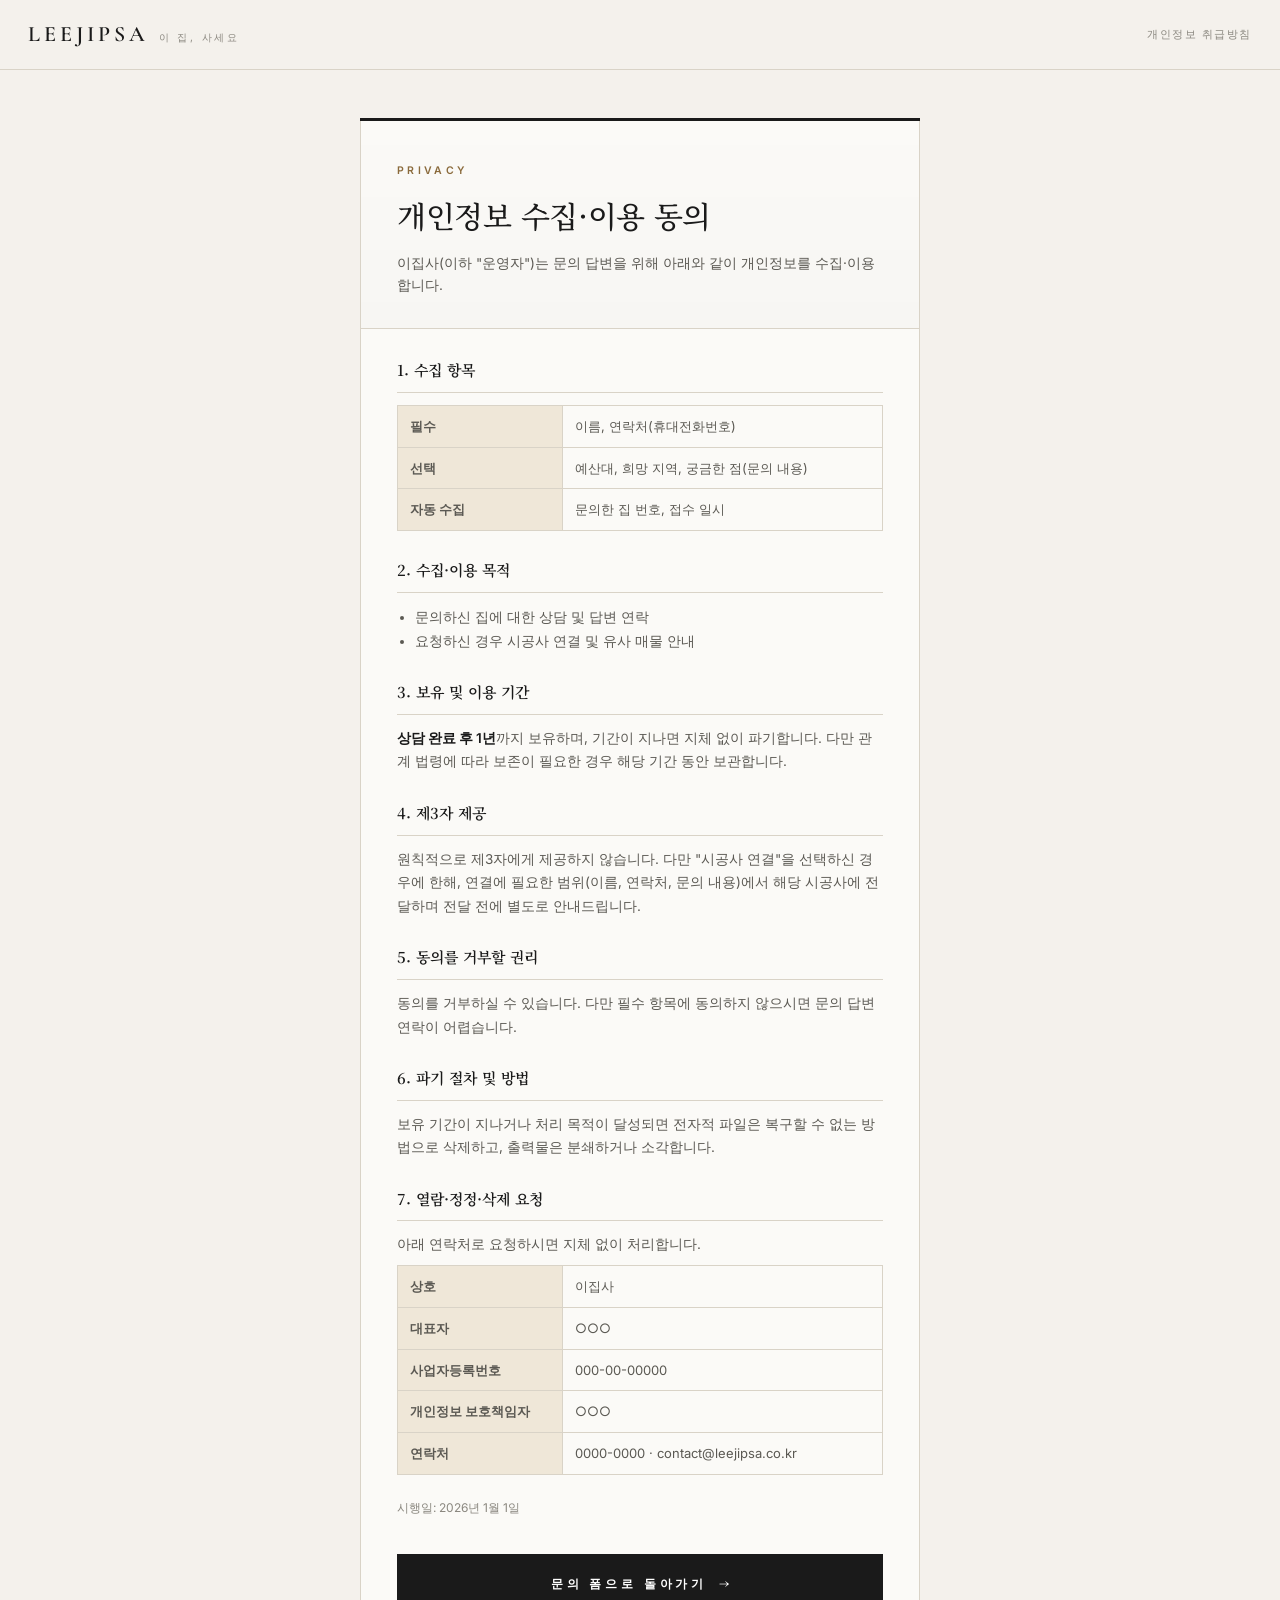
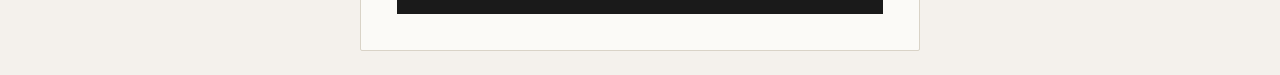
==== privacy.html @ 5f7129cc "문의 폼 전환율·신뢰·법적 항목 보완 - 집 번호를 사용자 입력에서 읽기 전용 표시로 변경. houses.js 카탈로그를   추가해 "034번 · 김포 32평 모듈러" 형태로 보여" ====
<!DOCTYPE html>
<html lang="ko">
<head>
<meta charset="UTF-8" />
<meta name="viewport" content="width=device-width, initial-scale=1.0" />
<title>이집사 — 개인정보 수집·이용 동의 / 취급방침</title>
<link rel="preconnect" href="https://fonts.googleapis.com" />
<link rel="preconnect" href="https://fonts.gstatic.com" crossorigin />
<link href="https://fonts.googleapis.com/css2?family=Cormorant+Garamond:wght@400;500;600&family=Inter:wght@400;500;600;700&family=Noto+Serif+KR:wght@400;500;600&display=swap" rel="stylesheet" />
<link rel="stylesheet" href="styles.css" />
</head>
<body>
  <nav class="topbar">
    <div class="brand">
      <span class="brand-mark">LEEJIPSA</span>
      <span class="brand-sub">이 집, 사세요</span>
    </div>
    <span class="topbar-tag">개인정보 취급방침</span>
  </nav>

  <main class="page">
    <article class="card doc">
      <header class="card-header">
        <div class="eyebrow">PRIVACY</div>
        <h1>개인정보 수집·이용 동의</h1>
        <p>이집사(이하 "운영자")는 문의 답변을 위해 아래와 같이 개인정보를 수집·이용합니다.</p>
      </header>

      <section class="section">
        <h2 class="doc-title">1. 수집 항목</h2>
        <table class="doc-table">
          <tbody>
            <tr><th>필수</th><td>이름, 연락처(휴대전화번호)</td></tr>
            <tr><th>선택</th><td>예산대, 희망 지역, 궁금한 점(문의 내용)</td></tr>
            <tr><th>자동 수집</th><td>문의한 집 번호, 접수 일시</td></tr>
          </tbody>
        </table>

        <h2 class="doc-title">2. 수집·이용 목적</h2>
        <ul class="doc-list">
          <li>문의하신 집에 대한 상담 및 답변 연락</li>
          <li>요청하신 경우 시공사 연결 및 유사 매물 안내</li>
        </ul>

        <h2 class="doc-title">3. 보유 및 이용 기간</h2>
        <p class="doc-p">
          <strong>상담 완료 후 1년</strong>까지 보유하며, 기간이 지나면 지체 없이 파기합니다.
          다만 관계 법령에 따라 보존이 필요한 경우 해당 기간 동안 보관합니다.
        </p>

        <h2 class="doc-title">4. 제3자 제공</h2>
        <p class="doc-p">
          원칙적으로 제3자에게 제공하지 않습니다. 다만 "시공사 연결"을 선택하신 경우에 한해,
          연결에 필요한 범위(이름, 연락처, 문의 내용)에서 해당 시공사에 전달하며
          전달 전에 별도로 안내드립니다.
        </p>

        <h2 class="doc-title">5. 동의를 거부할 권리</h2>
        <p class="doc-p">
          동의를 거부하실 수 있습니다. 다만 필수 항목에 동의하지 않으시면
          문의 답변 연락이 어렵습니다.
        </p>

        <h2 class="doc-title">6. 파기 절차 및 방법</h2>
        <p class="doc-p">
          보유 기간이 지나거나 처리 목적이 달성되면 전자적 파일은 복구할 수 없는 방법으로
          삭제하고, 출력물은 분쇄하거나 소각합니다.
        </p>

        <h2 class="doc-title">7. 열람·정정·삭제 요청</h2>
        <p class="doc-p">
          아래 연락처로 요청하시면 지체 없이 처리합니다.
        </p>

        <!-- TODO: 실제 상호 / 대표자 / 사업자번호 / 연락처로 교체 -->
        <table class="doc-table">
          <tbody>
            <tr><th>상호</th><td>이집사</td></tr>
            <tr><th>대표자</th><td>○○○</td></tr>
            <tr><th>사업자등록번호</th><td>000-00-00000</td></tr>
            <tr><th>개인정보 보호책임자</th><td>○○○</td></tr>
            <tr><th>연락처</th><td>0000-0000 · contact@leejipsa.co.kr</td></tr>
          </tbody>
        </table>

        <p class="doc-p muted">시행일: 2026년 1월 1일</p>
      </section>

      <a class="submit done-link" href="index.html">
        <span>문의 폼으로 돌아가기</span>
        <span class="arrow" aria-hidden="true">→</span>
      </a>
    </article>
  </main>
</body>
</html>
---- styles.css ----
:root {
  --bg: #f4f1ec;
  --paper: #fbfaf7;
  --ink: #1a1a1a;
  --ink-soft: #5b5953;
  --ink-mute: #8a877f;
  --line: #d9d3c7;
  --line-strong: #1a1a1a;
  --input-bg: #ffffff;
  --accent: #8a6a3b;
  --accent-soft: #efe7d8;

  --serif-ko: "Noto Serif KR", "Apple SD Gothic Neo", serif;
  --serif-en: "Cormorant Garamond", "Noto Serif KR", serif;
  --sans: "Inter", -apple-system, BlinkMacSystemFont, "Apple SD Gothic Neo",
          "Noto Sans KR", "Segoe UI", Roboto, sans-serif;

  --radius: 2px;
}

* { box-sizing: border-box; }

[hidden] { display: none !important; }

html, body {
  margin: 0;
  padding: 0;
  background: var(--bg);
  color: var(--ink);
  font-family: var(--sans);
  font-size: 15px;
  line-height: 1.5;
  -webkit-font-smoothing: antialiased;
}

/* Top bar */
.topbar {
  display: flex;
  align-items: center;
  justify-content: space-between;
  padding: 18px 28px;
  border-bottom: 1px solid var(--line);
  background: var(--bg);
}

.brand {
  display: flex;
  align-items: baseline;
  gap: 10px;
}

.brand-mark {
  font-family: var(--serif-en);
  font-size: 22px;
  font-weight: 600;
  letter-spacing: 0.18em;
  color: var(--ink);
}

.brand-sub {
  font-size: 10px;
  letter-spacing: 0.28em;
  color: var(--ink-mute);
  text-transform: uppercase;
}

.topbar-tag {
  font-size: 11px;
  letter-spacing: 0.14em;
  color: var(--ink-mute);
  text-transform: uppercase;
  white-space: nowrap;
}

/* Page */
.page {
  min-height: calc(100vh - 60px);
  display: flex;
  flex-direction: column;
  align-items: center;
  padding: 48px 20px 24px;
}

/* Card */
.card {
  width: 100%;
  max-width: 560px;
  background: var(--paper);
  border: 1px solid var(--line);
  border-radius: var(--radius);
  position: relative;
}

.card::before {
  content: "";
  position: absolute;
  top: -1px; left: -1px; right: -1px;
  height: 3px;
  background: var(--ink);
}

.card-header {
  padding: 44px 36px 32px;
  border-bottom: 1px solid var(--line);
  background:
    linear-gradient(180deg, rgba(0,0,0,0) 0%, rgba(0,0,0,0.015) 100%),
    var(--paper);
}

.eyebrow {
  font-size: 10.5px;
  letter-spacing: 0.32em;
  color: var(--accent);
  text-transform: uppercase;
  margin-bottom: 14px;
  font-weight: 600;
}

.card-header h1 {
  font-family: var(--serif-ko);
  font-weight: 500;
  font-size: 30px;
  margin: 0 0 14px;
  letter-spacing: -0.01em;
  color: var(--ink);
}

.card-header p {
  margin: 0;
  font-size: 13.5px;
  color: var(--ink-soft);
  line-height: 1.65;
}

/* Section */
.section {
  padding: 30px 36px 14px;
  border-top: 1px solid var(--line);
}

.section:first-of-type {
  border-top: none;
  padding-top: 30px;
}

/* Field */
.field {
  margin-bottom: 20px;
}

.field > label {
  display: flex;
  align-items: center;
  gap: 8px;
  font-size: 11px;
  font-weight: 600;
  letter-spacing: 0.18em;
  text-transform: uppercase;
  margin-bottom: 8px;
  color: var(--ink-soft);
}

input[type="text"],
input[type="tel"],
select,
textarea {
  width: 100%;
  padding: 12px 0;
  background: transparent;
  border: none;
  border-bottom: 1px solid var(--line);
  border-radius: 0;
  font-size: 15px;
  color: var(--ink);
  font-family: inherit;
  outline: none;
  transition: border-color 0.2s;
}

input::placeholder,
textarea::placeholder {
  color: var(--ink-mute);
  font-weight: 400;
}

input:focus,
select:focus,
textarea:focus {
  border-bottom-color: var(--ink);
}

select {
  appearance: none;
  -webkit-appearance: none;
  background-image: url("data:image/svg+xml;utf8,<svg xmlns='http://www.w3.org/2000/svg' width='10' height='6' viewBox='0 0 10 6'><path fill='none' stroke='%231a1a1a' stroke-width='1.2' d='M1 1l4 4 4-4'/></svg>");
  background-repeat: no-repeat;
  background-position: right 2px center;
  padding-right: 24px;
  cursor: pointer;
}

.row.two {
  display: grid;
  grid-template-columns: 1fr 1fr;
  gap: 22px;
}

.hint {
  margin: 8px 0 0;
  font-size: 11.5px;
  color: var(--ink-mute);
  letter-spacing: 0.01em;
}

.badge {
  display: inline-block;
  padding: 2px 8px;
  font-size: 9.5px;
  font-weight: 600;
  letter-spacing: 0.18em;
  color: var(--ink-soft);
  background: transparent;
  border: 1px solid var(--line);
  border-radius: 0;
  text-transform: uppercase;
}

.badge-soft {
  color: var(--accent);
  border-color: var(--accent);
  background: var(--accent-soft);
}

textarea {
  resize: vertical;
  min-height: 96px;
  border: 1px solid var(--line);
  padding: 12px 14px;
  background: var(--input-bg);
}

textarea:focus { border-color: var(--ink); }

/* 문의 대상 집 */
.house {
  padding: 22px 36px;
  border-top: 1px solid var(--line);
  background: var(--accent-soft);
}

.house-label {
  font-size: 10.5px;
  font-weight: 600;
  letter-spacing: 0.22em;
  text-transform: uppercase;
  color: var(--accent);
  margin-bottom: 10px;
}

.house-value {
  font-family: var(--serif-ko);
  font-size: 19px;
  font-weight: 600;
  color: var(--ink);
  line-height: 1.4;
}

/* 선택지 */
.choices {
  display: grid;
  gap: 10px;
}

.choice {
  display: flex;
  align-items: flex-start;
  gap: 12px;
  padding: 14px 16px;
  border: 1px solid var(--line);
  background: var(--input-bg);
  cursor: pointer;
  transition: border-color 0.15s, background 0.15s;
}

.choice input[type="checkbox"],
.choice input[type="checkbox"],
.choice input[type="radio"] {
  margin: 2px 0 0;
  width: 16px;
  height: 16px;
  accent-color: var(--ink);
  flex: none;
}

.choice-body {
  display: flex;
  flex-direction: column;
  gap: 3px;
}

.choice-title {
  font-size: 14.5px;
  font-weight: 600;
  color: var(--ink);
}

.choice-desc {
  font-size: 12px;
  color: var(--ink-mute);
  line-height: 1.5;
}

.choice:hover { border-color: var(--ink-soft); }

.choice.is-selected,
.choice:has(input:checked) {
  border-color: var(--ink);
  background: var(--paper);
}

/* 포지션 안내 */
.disclosure {
  margin: 0 36px;
  padding: 16px 0 30px;
  border-top: 1px solid var(--line);
  font-size: 12px;
  line-height: 1.7;
  color: var(--ink-mute);
  text-align: center;
}

.disclosure strong {
  color: var(--ink-soft);
  font-weight: 600;
}

/* Consent */
.agree {
  padding: 22px 36px 6px;
  border-top: 1px solid var(--line);
}

.agree label {
  display: flex;
  align-items: center;
  gap: 10px;
  font-size: 13px;
  color: var(--ink-soft);
  cursor: pointer;
}

.agree input[type="checkbox"] {
  width: 16px;
  height: 16px;
  accent-color: var(--ink);
  border-radius: 0;
}

.agree {
  display: flex;
  align-items: center;
  justify-content: space-between;
  gap: 14px;
}

.agree-link {
  flex: none;
  font-size: 12px;
  color: var(--accent);
  text-decoration: underline;
  text-underline-offset: 3px;
  white-space: nowrap;
}

/* Submit */
.submit {
  display: flex;
  align-items: center;
  justify-content: center;
  gap: 12px;
  width: calc(100% - 72px);
  margin: 22px 36px 20px;
  padding: 18px 20px;
  background: var(--ink);
  color: #fff;
  font-size: 12px;
  font-weight: 600;
  letter-spacing: 0.32em;
  text-transform: uppercase;
  border: none;
  border-radius: 0;
  cursor: pointer;
  transition: background 0.2s, letter-spacing 0.25s;
  font-family: var(--sans);
}

.submit:hover {
  background: var(--accent);
  letter-spacing: 0.36em;
}

.submit:active { transform: translateY(1px); }

.submit .arrow {
  font-family: var(--serif-en);
  font-size: 16px;
  letter-spacing: 0;
  transform: translateY(-1px);
}

.promise {
  margin: 0;
  padding: 0 36px 20px;
  font-size: 12.5px;
  color: var(--ink-soft);
  text-align: center;
}

.promise strong { color: var(--ink); font-weight: 600; }

/* 완료 화면 */
.done {
  padding: 52px 36px 40px;
  text-align: center;
}

.done-mark {
  width: 46px;
  height: 46px;
  margin: 0 auto 20px;
  border: 1px solid var(--ink);
  display: flex;
  align-items: center;
  justify-content: center;
  font-size: 20px;
  color: var(--ink);
}

.done h2 {
  font-family: var(--serif-ko);
  font-size: 24px;
  font-weight: 500;
  margin: 0 0 10px;
}

.done-desc {
  margin: 0 0 26px;
  font-size: 13.5px;
  color: var(--ink-soft);
}

.receipt {
  display: inline-flex;
  align-items: center;
  gap: 14px;
  padding: 14px 22px;
  border: 1px solid var(--line);
  background: var(--accent-soft);
}

.receipt-label {
  font-size: 10.5px;
  font-weight: 600;
  letter-spacing: 0.2em;
  text-transform: uppercase;
  color: var(--accent);
}

.receipt-no {
  font-family: var(--sans);
  font-size: 17px;
  font-weight: 700;
  letter-spacing: 0.06em;
  color: var(--ink);
}

.done-house {
  margin: 16px 0 0;
  font-size: 12.5px;
  color: var(--ink-mute);
}

.done-link {
  width: 100%;
  margin: 30px 0 0;
  text-decoration: none;
}

/* 약관 문서 */
.doc .section { padding-bottom: 28px; }

.doc-title {
  font-family: var(--serif-ko);
  font-size: 15px;
  font-weight: 600;
  margin: 28px 0 12px;
  padding-bottom: 10px;
  border-bottom: 1px solid var(--line);
}

.doc-title:first-child { margin-top: 0; }

.doc-p {
  margin: 0 0 8px;
  font-size: 13.5px;
  line-height: 1.75;
  color: var(--ink-soft);
}

.doc-p.muted { color: var(--ink-mute); font-size: 12px; margin-top: 22px; }
.doc-p strong { color: var(--ink); font-weight: 600; }

.doc-list {
  margin: 0;
  padding-left: 18px;
  font-size: 13.5px;
  line-height: 1.8;
  color: var(--ink-soft);
}

.doc-table {
  width: 100%;
  border-collapse: collapse;
  font-size: 13px;
}

.doc-table th,
.doc-table td {
  padding: 10px 12px;
  border: 1px solid var(--line);
  text-align: left;
  vertical-align: top;
  line-height: 1.6;
}

.doc-table th {
  width: 34%;
  background: var(--accent-soft);
  font-weight: 600;
  color: var(--ink-soft);
  white-space: nowrap;
}

.doc-table td { color: var(--ink-soft); }

.doc .done-link { margin: 0 36px 36px; width: calc(100% - 72px); }

/* Footer */
.page-foot {
  width: 100%;
  max-width: 560px;
  margin-top: 32px;
  padding: 16px 4px;
  border-top: 1px solid var(--line);
}

.foot-row {
  display: flex;
  justify-content: space-between;
  gap: 12px;
  font-size: 11px;
  letter-spacing: 0.12em;
  color: var(--ink-soft);
  text-transform: uppercase;
  padding: 4px 0;
}

.foot-row.muted { color: var(--ink-mute); }

.foot-row a {
  color: var(--ink-soft);
  text-decoration: underline;
  text-underline-offset: 3px;
}

@media (max-width: 520px) {
  .topbar {
    padding: 14px 18px;
    flex-direction: column;
    align-items: flex-start;
    gap: 6px;
  }
  .topbar-tag { font-size: 10px; letter-spacing: 0.1em; }
  .page { padding: 28px 14px 18px; }
  .card-header { padding: 32px 22px 24px; }
  .card-header h1 { font-size: 24px; }
  .section { padding: 24px 22px 8px; }
  .house { padding: 18px 22px; }
  .house-code { font-size: 26px; }
  .disclosure { margin: 0 22px; padding: 14px 0 24px; }
  .promise { padding: 0 22px 16px; }
  .done { padding: 40px 22px 30px; }
  .doc .done-link { margin: 0 22px 26px; width: calc(100% - 44px); }
  .agree { flex-wrap: wrap; gap: 8px; }
  .agree { padding: 18px 22px 4px; }
  .submit { width: calc(100% - 44px); margin: 18px 22px 16px; padding: 16px 14px; letter-spacing: 0.24em; }
  .row.two { grid-template-columns: 1fr; gap: 0; }
  .foot-row {
    flex-direction: column;
    gap: 2px;
  }
}
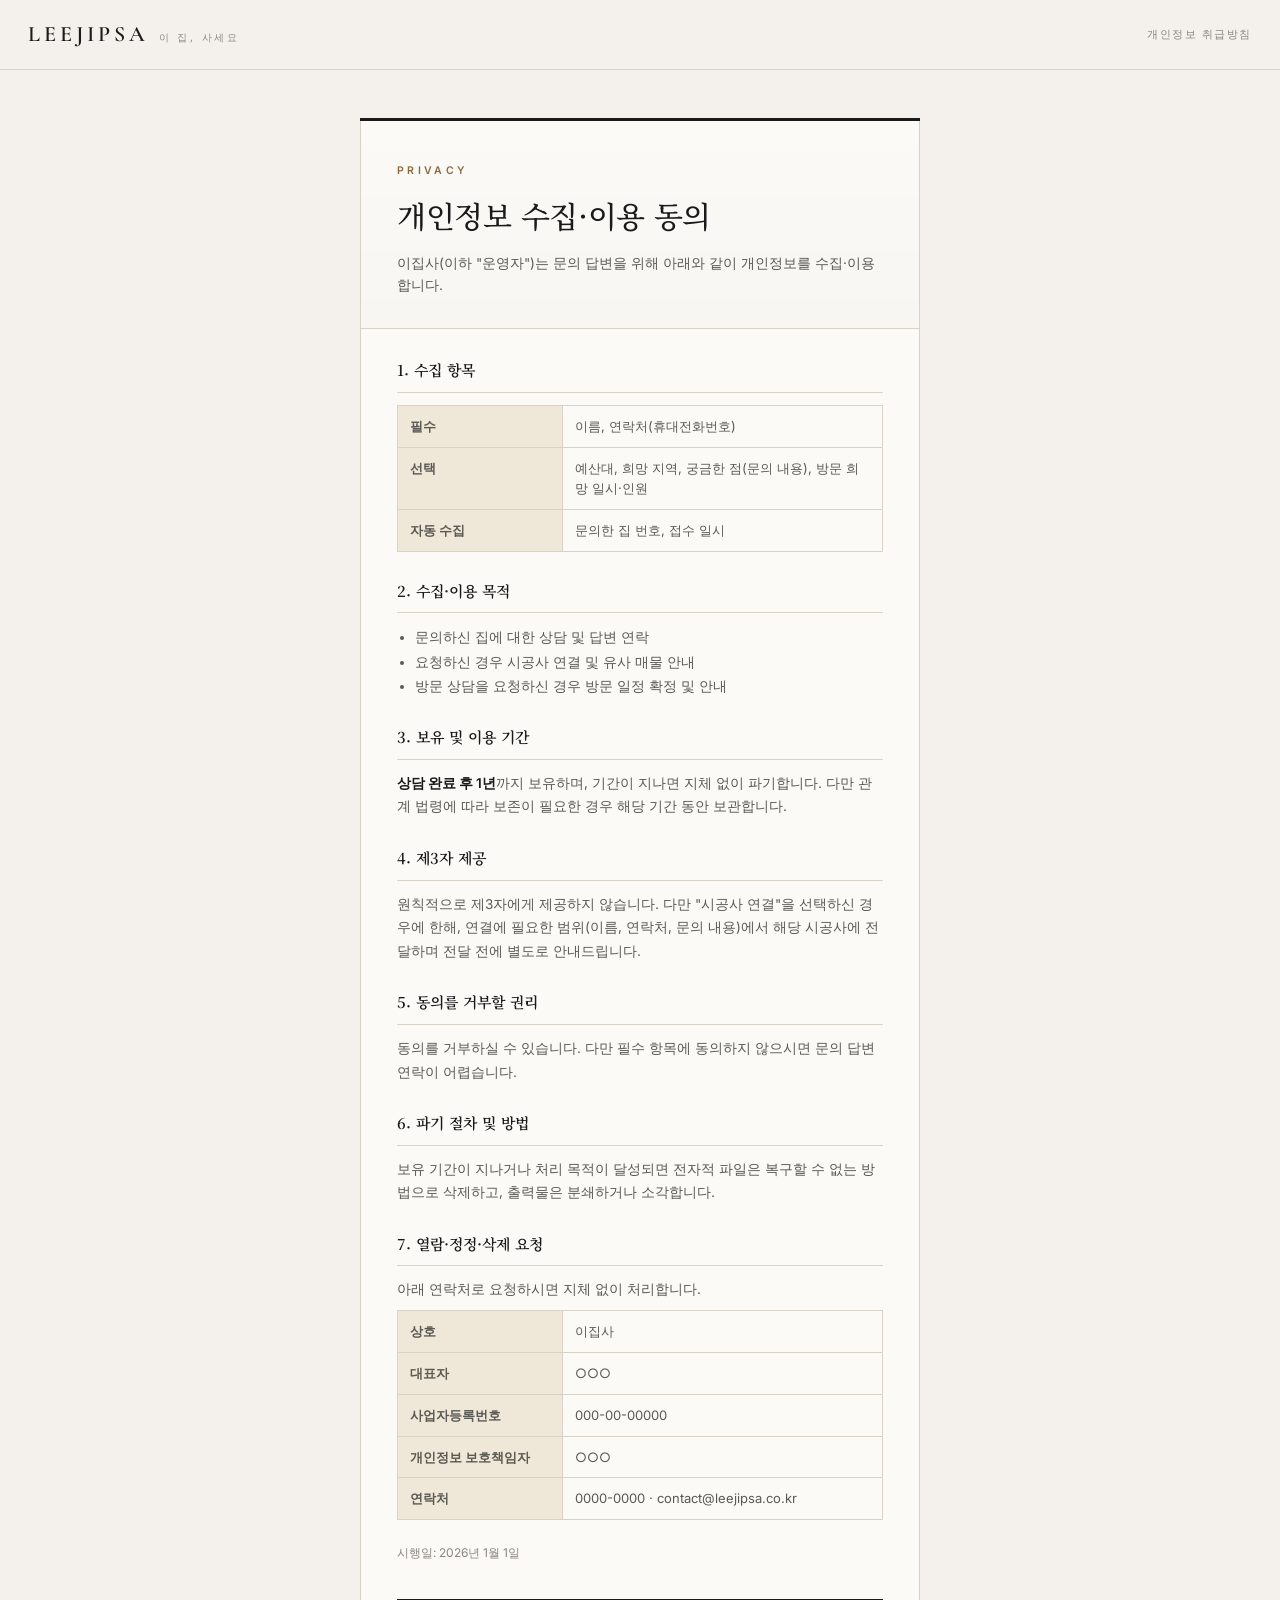
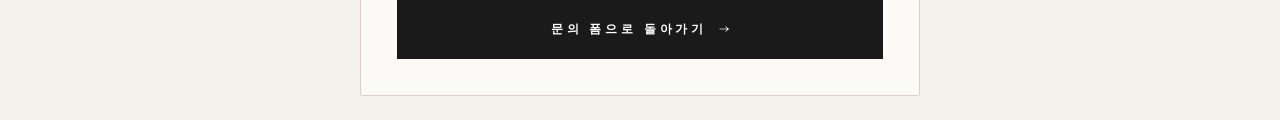
==== commit 39d2a3e4: "문의 폼에 방문 상담 예약 항목 추가 - "방문 상담도 예약할게요" 체크 카드를 추가. 체크하면 방문 희망일·   방문 시간(10~17시, 1시간 단위)·방문 인원 칸이 펼쳐지고 " ====
--- a/privacy.html
+++ b/privacy.html
@@ -31,7 +31,7 @@
         <table class="doc-table">
           <tbody>
             <tr><th>필수</th><td>이름, 연락처(휴대전화번호)</td></tr>
-            <tr><th>선택</th><td>예산대, 희망 지역, 궁금한 점(문의 내용)</td></tr>
+            <tr><th>선택</th><td>예산대, 희망 지역, 궁금한 점(문의 내용), 방문 희망 일시·인원</td></tr>
             <tr><th>자동 수집</th><td>문의한 집 번호, 접수 일시</td></tr>
           </tbody>
         </table>
@@ -40,6 +40,7 @@
         <ul class="doc-list">
           <li>문의하신 집에 대한 상담 및 답변 연락</li>
           <li>요청하신 경우 시공사 연결 및 유사 매물 안내</li>
+          <li>방문 상담을 요청하신 경우 방문 일정 확정 및 안내</li>
         </ul>
 
         <h2 class="doc-title">3. 보유 및 이용 기간</h2>
--- a/styles.css
+++ b/styles.css
@@ -162,6 +162,7 @@
 
 input[type="text"],
 input[type="tel"],
+input[type="date"],
 select,
 textarea {
   width: 100%;
@@ -317,6 +318,36 @@
   border-color: var(--ink);
   background: var(--paper);
 }
+
+/* 방문 예약 */
+.field > label.visit-toggle {
+  align-items: flex-start;
+  gap: 12px;
+  margin-bottom: 0;
+  font-size: inherit;
+  font-weight: inherit;
+  letter-spacing: normal;
+  text-transform: none;
+  color: inherit;
+}
+
+.visit-fields {
+  margin-top: 4px;
+  padding: 20px 0 4px 18px;
+  border-left: 2px solid var(--accent);
+}
+
+.visit-fields > .field:last-of-type { margin-bottom: 0; }
+.visit-fields > .hint { margin-top: 12px; }
+
+.done-visit {
+  margin: 8px 0 0;
+  font-size: 13px;
+  color: var(--ink-soft);
+  line-height: 1.6;
+}
+
+.done-visit strong { color: var(--ink); font-weight: 600; }
 
 /* 포지션 안내 */
 .disclosure {
@@ -592,6 +623,7 @@
   .done { padding: 40px 22px 30px; }
   .doc .done-link { margin: 0 22px 26px; width: calc(100% - 44px); }
   .agree { flex-wrap: wrap; gap: 8px; }
+  .visit-fields { padding-left: 14px; }
   .agree { padding: 18px 22px 4px; }
   .submit { width: calc(100% - 44px); margin: 18px 22px 16px; padding: 16px 14px; letter-spacing: 0.24em; }
   .row.two { grid-template-columns: 1fr; gap: 0; }
